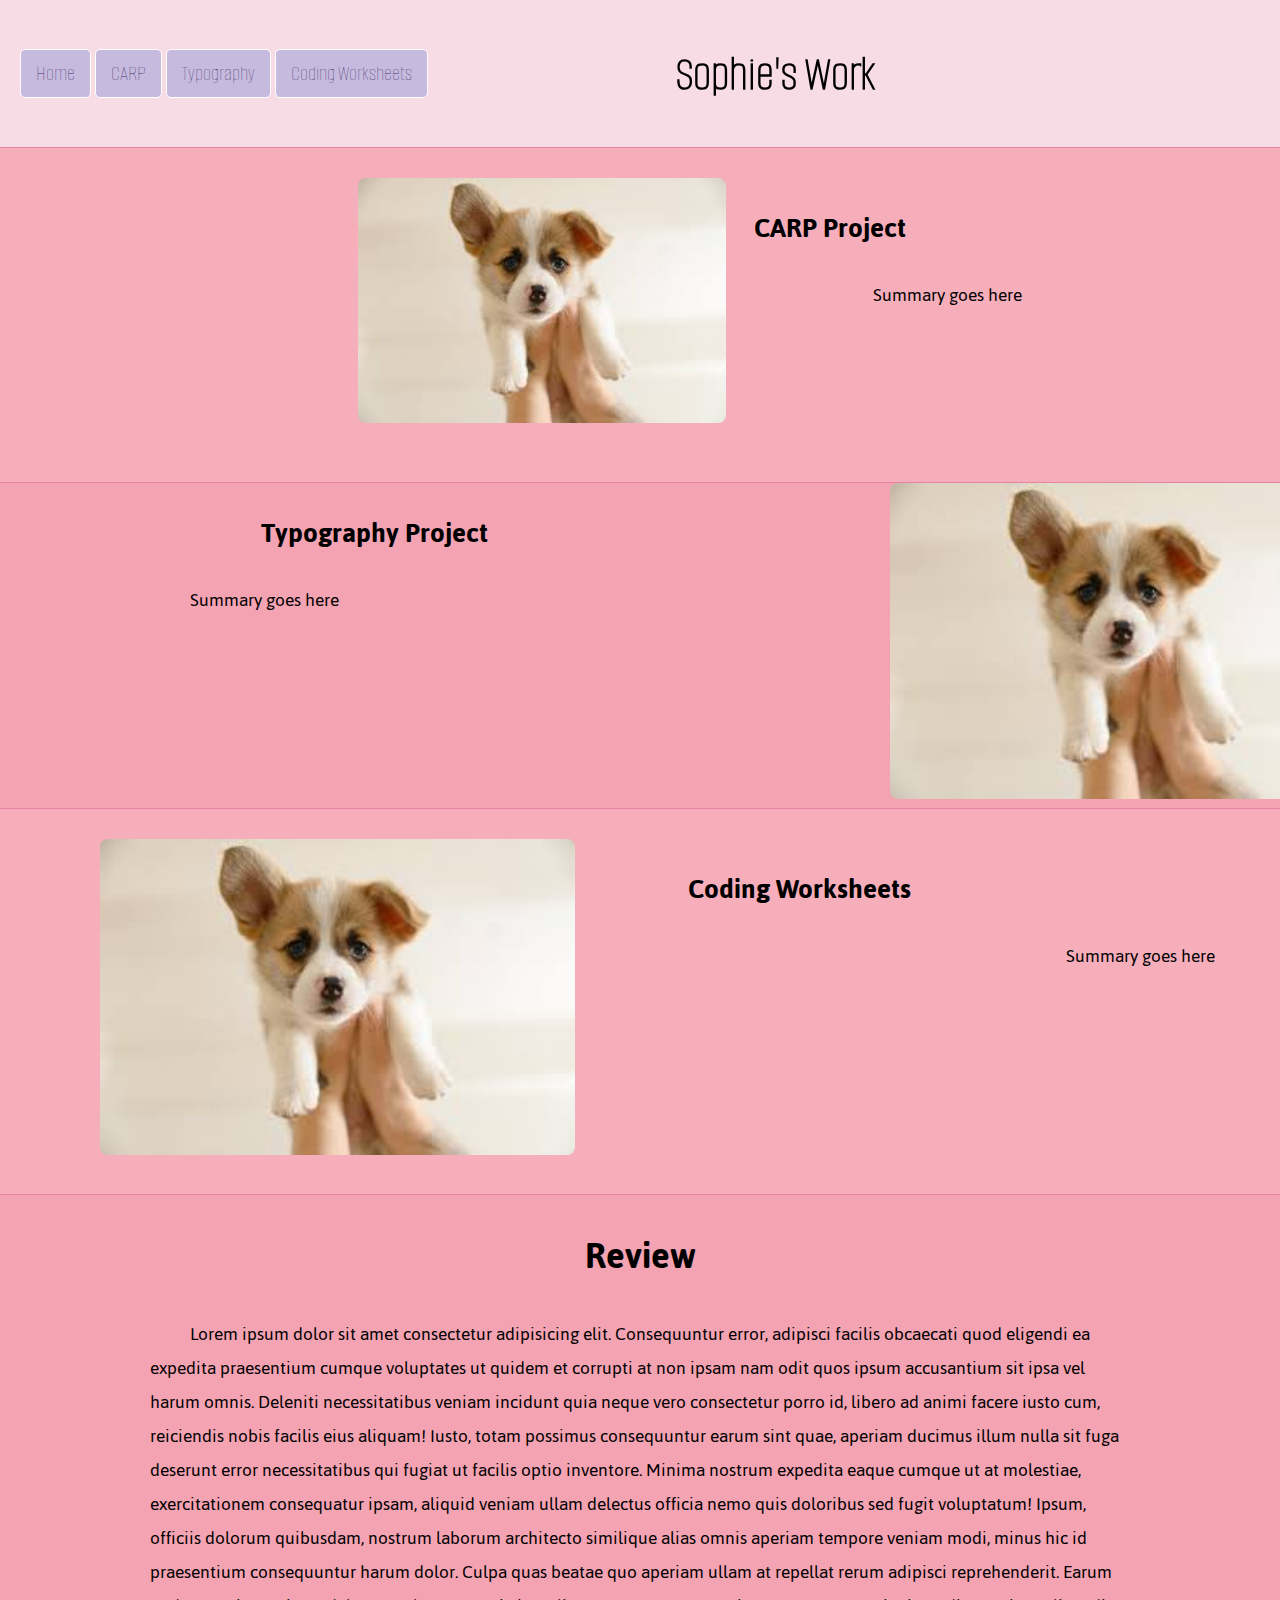
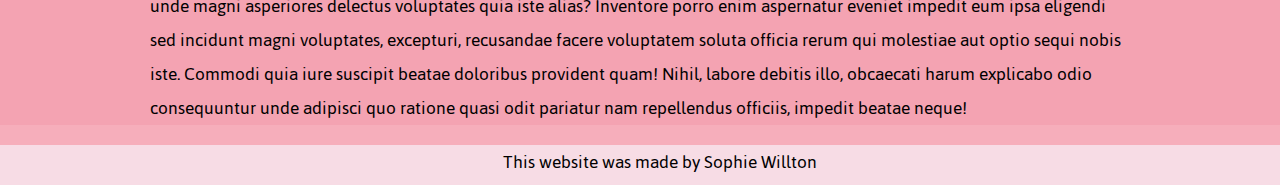
==== index.html @ 091aeab7 "CARP layout" ====
<!DOCTYPE html>
<html lang="en">
<head>
    <meta charset="UTF-8">
    <meta name="viewport" content="width=device-width, initial-scale=1.0">
    <link rel="stylesheet" href="styles.css">

 
    <title>Sophie's Website</title>
</head>


  

<body>
    
    <header>
        <!-- Header banner -->
        <div>
    
            <div class="button-container">
                <button onclick="location.href='index.html'">Home</button>
                <button onclick="location.href='CARP.html'">CARP</button>
                <button onclick="location.href='Typography.html'">Typography</button>
                <button onclick="location.href='Codingsheets.html'">Coding Worksheets</button>
            </div>
    
            

        </div>
             <h1 class="title">Sophie's Work</h1>

       

    </header>



    <main>
        <div class="container">
            <!--CARP-->
            <section class="section-1">
                <a href="CARP.html">
                    <img src="images/placepuppy.jpeg" >
                </a>
                <div class="summary-right">
                    <h2>CARP Project</h2>
                    <p>Summary goes here</p>
                </div>    
            </section>
        </div>
            <!--Typography-->
            <section class="section-2">
                <div class="summary-left">
                   <h2>Typography Project</h2>
                    <p>Summary goes here</p>
                </div>
                <a href="Typography.html">
                    <img src="images/placepuppy.jpeg" >
                </a>
            </section>
            <!--Coding Worksheets-->
            <section class="section-1">
                <a href="Codingsheets.html">
                    <img src="images/placepuppy.jpeg">
                </a>
                <div class="summary-right">
                   <h2>Coding Worksheets</h2>
                   <p>Summary goes here</p>
                </div>
           
            </section>
        </div>
        <!--Review-->
        <div class="review-background">
        <section class="review">
            <h1>Review</h1>
            <p>Lorem ipsum dolor sit amet consectetur adipisicing elit. Consequuntur error, adipisci facilis obcaecati quod eligendi ea expedita praesentium cumque voluptates ut quidem et corrupti at non ipsam nam odit quos ipsum accusantium sit ipsa vel harum omnis. Deleniti necessitatibus veniam incidunt quia neque vero consectetur porro id, libero ad animi facere iusto cum, reiciendis nobis facilis eius aliquam! Iusto, totam possimus consequuntur earum sint quae, aperiam ducimus illum nulla sit fuga deserunt error necessitatibus qui fugiat ut facilis optio inventore. Minima nostrum expedita eaque cumque ut at molestiae, exercitationem consequatur ipsam, aliquid veniam ullam delectus officia nemo quis doloribus sed fugit voluptatum! Ipsum, officiis dolorum quibusdam, nostrum laborum architecto similique alias omnis aperiam tempore veniam modi, minus hic id praesentium consequuntur harum dolor. Culpa quas beatae quo aperiam ullam at repellat rerum adipisci reprehenderit. Earum unde magni asperiores delectus voluptates quia iste alias? Inventore porro enim aspernatur eveniet impedit eum ipsa eligendi sed incidunt magni voluptates, excepturi, recusandae facere voluptatem soluta officia rerum qui molestiae aut optio sequi nobis iste. Commodi quia iure suscipit beatae doloribus provident quam! Nihil, labore debitis illo, obcaecati harum explicabo odio consequuntur unde adipisci quo ratione quasi odit pariatur nam repellendus officiis, impedit beatae neque!</p>
        </section>
        </div>
    </main>
</body>

<footer>
    <p>This website was made by Sophie Willton</p>
</footer>
</html>
---- styles.css ----
@import url('https://fonts.googleapis.com/css2?family=Alumni+Sans+Pinstripe:ital@0;1&family=Comic+Neue:ital,wght@0,300;0,400;0,700;1,300;1,400;1,700&display=swap');
@import url('https://fonts.googleapis.com/css2?family=Alumni+Sans+Pinstripe:ital@0;1&family=Comic+Neue:ital,wght@0,300;0,400;0,700;1,300;1,400;1,700&family=Jaldi:wght@400;700&display=swap');

/* all pages */
body{
    margin: 0;
    padding: 0;
    background-color: #f6aebb;
}


.title{
    text-align: center;
    font-family: 'Alumni Sans Pinstripe', sans-serif;
    font-size:50px;
    display:inline;
    padding-left:20%;

}

header{
    display: flex;
    align-items: center;
    position: relative;
    padding: 10px 20px;
    background-color: #f7dce5;
    border-bottom: 1px solid #e983a3;

}


.head{
    margin-top:10px;
}

button{
    font-family:'Alumni Sans Pinstripe', sans-serif;
    font-style: bold;
    font-size: 22px;
    padding: 10px 15px;
    cursor: pointer;
    border: 0.5px solid #ffff;
    border-radius: 5px;
    background-color: #c6bade;
    color:#442965;
 
}

button:hover {
    background-color: #4a3267;
    transform: translateY(2px);
    color:#c6bade;
    
}

ul{
    display:flex;
}

footer{
    background-color: #f7dce5;
    height:40px;
    text-align:center;
    font-family:'jaldi',sans-serif;
    font-size: x-small;

}

/* home layout */
.section-1{
    display:flex;
    margin-top:30px;
    margin-bottom:30px;
   
}

main{
    font-family:'Jaldi', 'sans-serif';

}

h2{
    font-size:30px;
    width:70%;
    text-align:center;

}

img{
    width:100%;
    height:auto;
    margin-left:100px;
    margin-right:100px;
    border-radius:8px;
}

.summary-right{
    width:50%;
    margin-left:100px;
    text-align:right;
}

.section-2{
    display:flex;
    margin-top:30px;
    justify-content: stretch;
    background-color: #f4a3b2;;
    border-bottom: 1px solid #e983a3;
    border-top: 1px solid #e983a3;
    margin-bottom: 20px;
    margin-top: 20px;
}

.summary-left{
    width:50%;
    margin-left:150px;
    

}

p{
    text-indent:40px;
    font-size:20px;
}

.review-background{
    background-color:#f4a3b2;
    border-top: 1px solid #e983a3;
}

.review{
    margin-left:150px;
    margin-right:150px;

}

h1{
    font-size:40px;
    text-align:center;
}

.container {
    display: flex;
    flex-wrap: wrap;
    align-items: center;
    gap: 20px; 
    flex-direction: column;
}

@media screen and (max-width: 600px) {
    .container {
        flex-direction: column; 
        align-items: flex-start
    }
}





/* posters */
.poster-grid {
    display: grid;
    gap: 20px;
    padding: 20px;
    max-width: 1200px;
    margin: 0 auto;
    grid-template-columns: repeat(auto-fit, minmax(250px, 1fr));
}


@media screen and (min-width: 768px) {
    .poster-grid {
        grid-template-columns: repeat(2, 1fr); 
    }
}


.poster {
    background-color: #fff;
    border: 1px solid #ddd;
    border-radius: 8px;
    padding: 15px;
    text-align: center;
    box-shadow: 0 4px 6px rgba(0, 0, 0, 0.1);
    transition: transform 0.3s ease, box-shadow 0.3s ease;
}

.poster:hover {
    transform: scale(1.05); 
    box-shadow: 0 8px 12px rgba(0, 0, 0, 0.2); 
}



.poster img {
    width: 100%;
    height: auto;
    border-radius: 8px;
}


.poster h2 {
    margin: 10px 0;
    font-size: 1.5em;
    color: #222;
}


.poster p {
    font-size: 1em;
    color: #666;
}


.poster:hover .poster-content {
    opacity: 1; 
    visibility: visible;
    transform: scale(1); 
}

.poster-content {
    position: absolute;
    top: 0;
    left: 0;
    right: 0;
    bottom: 0;
    display: flex;
    flex-direction: column;
    align-items: center;
    justify-content: center;
    background: rgba(0, 0, 0, 0.6); 
    color: #fff;
    opacity: 0;
    visibility: hidden; 
    transform: scale(0.95); 
    transition: opacity 0.3s ease, visibility 0.3s ease, transform 0.3s ease;
}

.colour-scheme {
    max-width:200px;
    height:auto;
    border-radius:8px;
    align-items:center;
    justify-content:center;
}
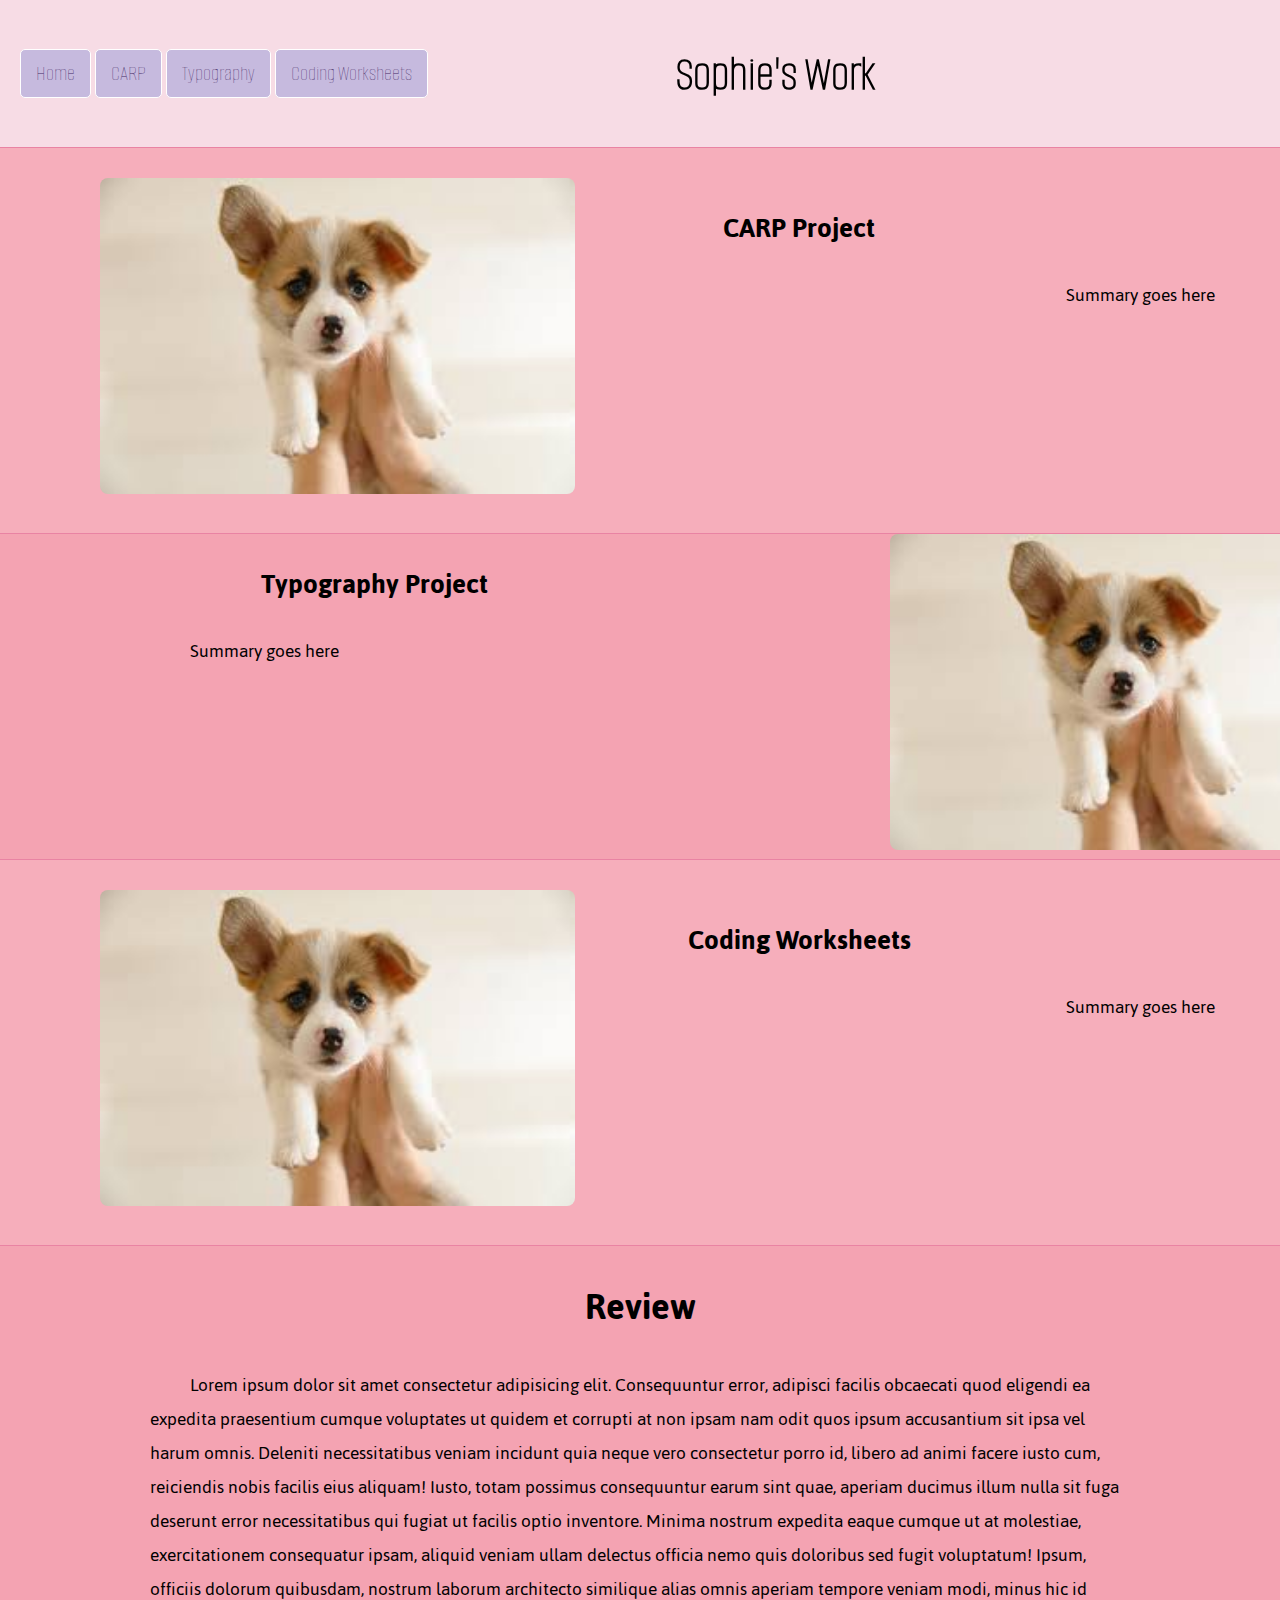
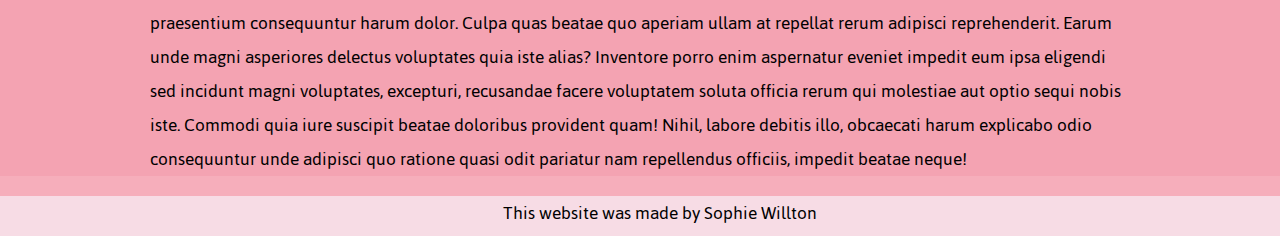
==== commit e90ab96a: "fixing bugs" ====
--- a/index.html
+++ b/index.html
@@ -38,18 +38,18 @@
 
 
     <main>
-        <div class="container">
+  
             <!--CARP-->
             <section class="section-1">
                 <a href="CARP.html">
-                    <img src="images/placepuppy.jpeg" >
+                    <img class="home-img" src="images/placepuppy.jpeg" >
                 </a>
                 <div class="summary-right">
                     <h2>CARP Project</h2>
                     <p>Summary goes here</p>
                 </div>    
             </section>
-        </div>
+ 
             <!--Typography-->
             <section class="section-2">
                 <div class="summary-left">
@@ -57,13 +57,13 @@
                     <p>Summary goes here</p>
                 </div>
                 <a href="Typography.html">
-                    <img src="images/placepuppy.jpeg" >
+                    <img class="home-img" src="images/placepuppy.jpeg" >
                 </a>
             </section>
             <!--Coding Worksheets-->
             <section class="section-1">
                 <a href="Codingsheets.html">
-                    <img src="images/placepuppy.jpeg">
+                    <img class="home-img" src="images/placepuppy.jpeg">
                 </a>
                 <div class="summary-right">
                    <h2>Coding Worksheets</h2>
@@ -85,4 +85,5 @@
 <footer>
     <p>This website was made by Sophie Willton</p>
 </footer>
+
 </html>
--- a/styles.css
+++ b/styles.css
@@ -36,7 +36,6 @@
 
 button{
     font-family:'Alumni Sans Pinstripe', sans-serif;
-    font-style: bold;
     font-size: 22px;
     padding: 10px 15px;
     cursor: pointer;
@@ -67,6 +66,13 @@
 
 }
 
+img{
+    width:100%;
+    height:auto;
+    margin-right:100px;
+    border-radius:8px;
+}
+
 /* home layout */
 .section-1{
     display:flex;
@@ -90,7 +96,7 @@
 img{
     width:100%;
     height:auto;
-    margin-left:100px;
+/*    margin-left:100px; */
     margin-right:100px;
     border-radius:8px;
 }
@@ -155,6 +161,13 @@
     }
 }
 
+.home-img {
+    width:100%;
+    height:auto;
+    margin-right:100px;
+    margin-left:100px;
+    border-radius:8px;
+}
 
 
 
@@ -178,6 +191,7 @@
 
 
 .poster {
+    position:relative;
     background-color: #fff;
     border: 1px solid #ddd;
     border-radius: 8px;
@@ -193,7 +207,6 @@
 }
 
 
-
 .poster img {
     width: 100%;
     height: auto;
@@ -204,13 +217,15 @@
 .poster h2 {
     margin: 10px 0;
     font-size: 1.5em;
-    color: #222;
+    color: #fff;
 }
 
 
 .poster p {
     font-size: 1em;
-    color: #666;
+    color: #fff;
+    padding-left: 3%;
+    padding-right: 3%;
 }
 
 
@@ -233,10 +248,10 @@
     background: rgba(0, 0, 0, 0.6); 
     color: #fff;
     opacity: 0;
-    visibility: hidden; 
     transform: scale(0.95); 
     transition: opacity 0.3s ease, visibility 0.3s ease, transform 0.3s ease;
 }
+    
 
 .colour-scheme {
     max-width:200px;
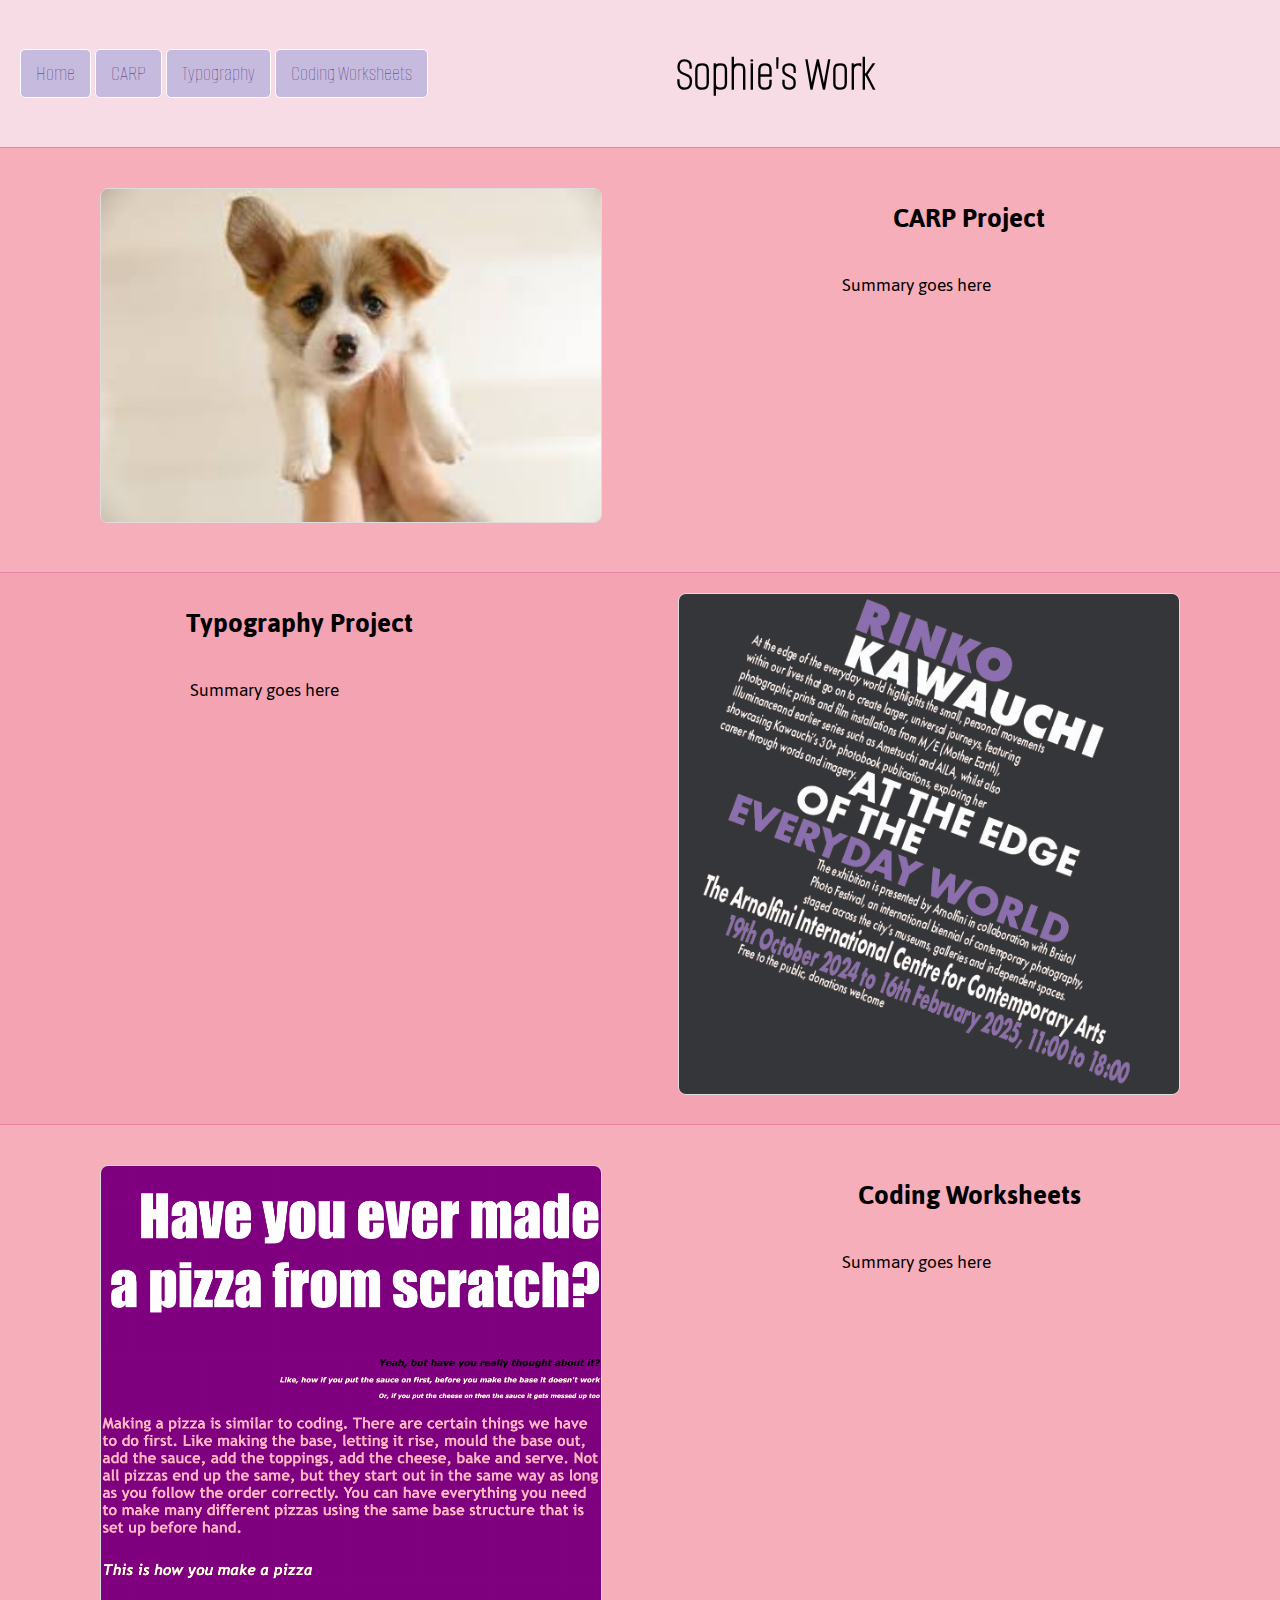
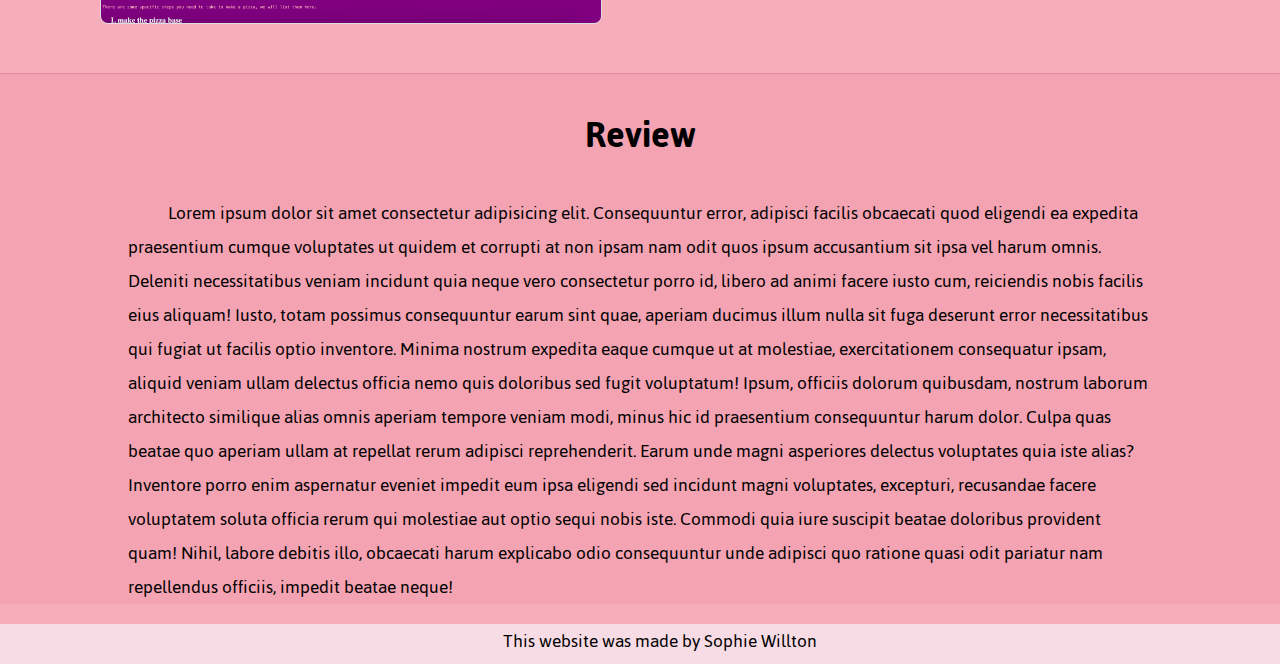
==== commit ee176e06: "attempt fixing flex" ====
--- a/index.html
+++ b/index.html
@@ -57,13 +57,13 @@
                     <p>Summary goes here</p>
                 </div>
                 <a href="Typography.html">
-                    <img class="home-img" src="images/placepuppy.jpeg" >
+                    <img class="home-img" src="images/axial.jpg" >
                 </a>
             </section>
             <!--Coding Worksheets-->
             <section class="section-1">
                 <a href="Codingsheets.html">
-                    <img class="home-img" src="images/placepuppy.jpeg">
+                    <img class="home-img" src="images/pizzaWebsite.png">
                 </a>
                 <div class="summary-right">
                    <h2>Coding Worksheets</h2>
--- a/styles.css
+++ b/styles.css
@@ -77,8 +77,9 @@
 .section-1{
     display:flex;
     margin-top:30px;
-    margin-bottom:30px;
-   
+    justify-content: stretch;
+    margin-bottom: 20px;
+    margin-top: 20px;
 }
 
 main{
@@ -93,19 +94,13 @@
 
 }
 
-img{
-    width:100%;
-    height:auto;
-/*    margin-left:100px; */
-    margin-right:100px;
-    border-radius:8px;
-}
 
 .summary-right{
     width:50%;
     margin-left:100px;
-    text-align:right;
-}
+    text-align:left;
+}
+
 
 .section-2{
     display:flex;
@@ -136,8 +131,8 @@
 }
 
 .review{
-    margin-left:150px;
-    margin-right:150px;
+    margin-left:10%;
+    margin-right:10%;
 
 }
 
@@ -162,14 +157,16 @@
 }
 
 .home-img {
-    width:100%;
+    width:500px;
     height:auto;
     margin-right:100px;
     margin-left:100px;
     border-radius:8px;
-}
-
-
+    margin-top:20px;
+    margin-bottom:20px;
+    border: 1px solid #ddd;
+    position:relative;
+}
 
 
 /* posters */
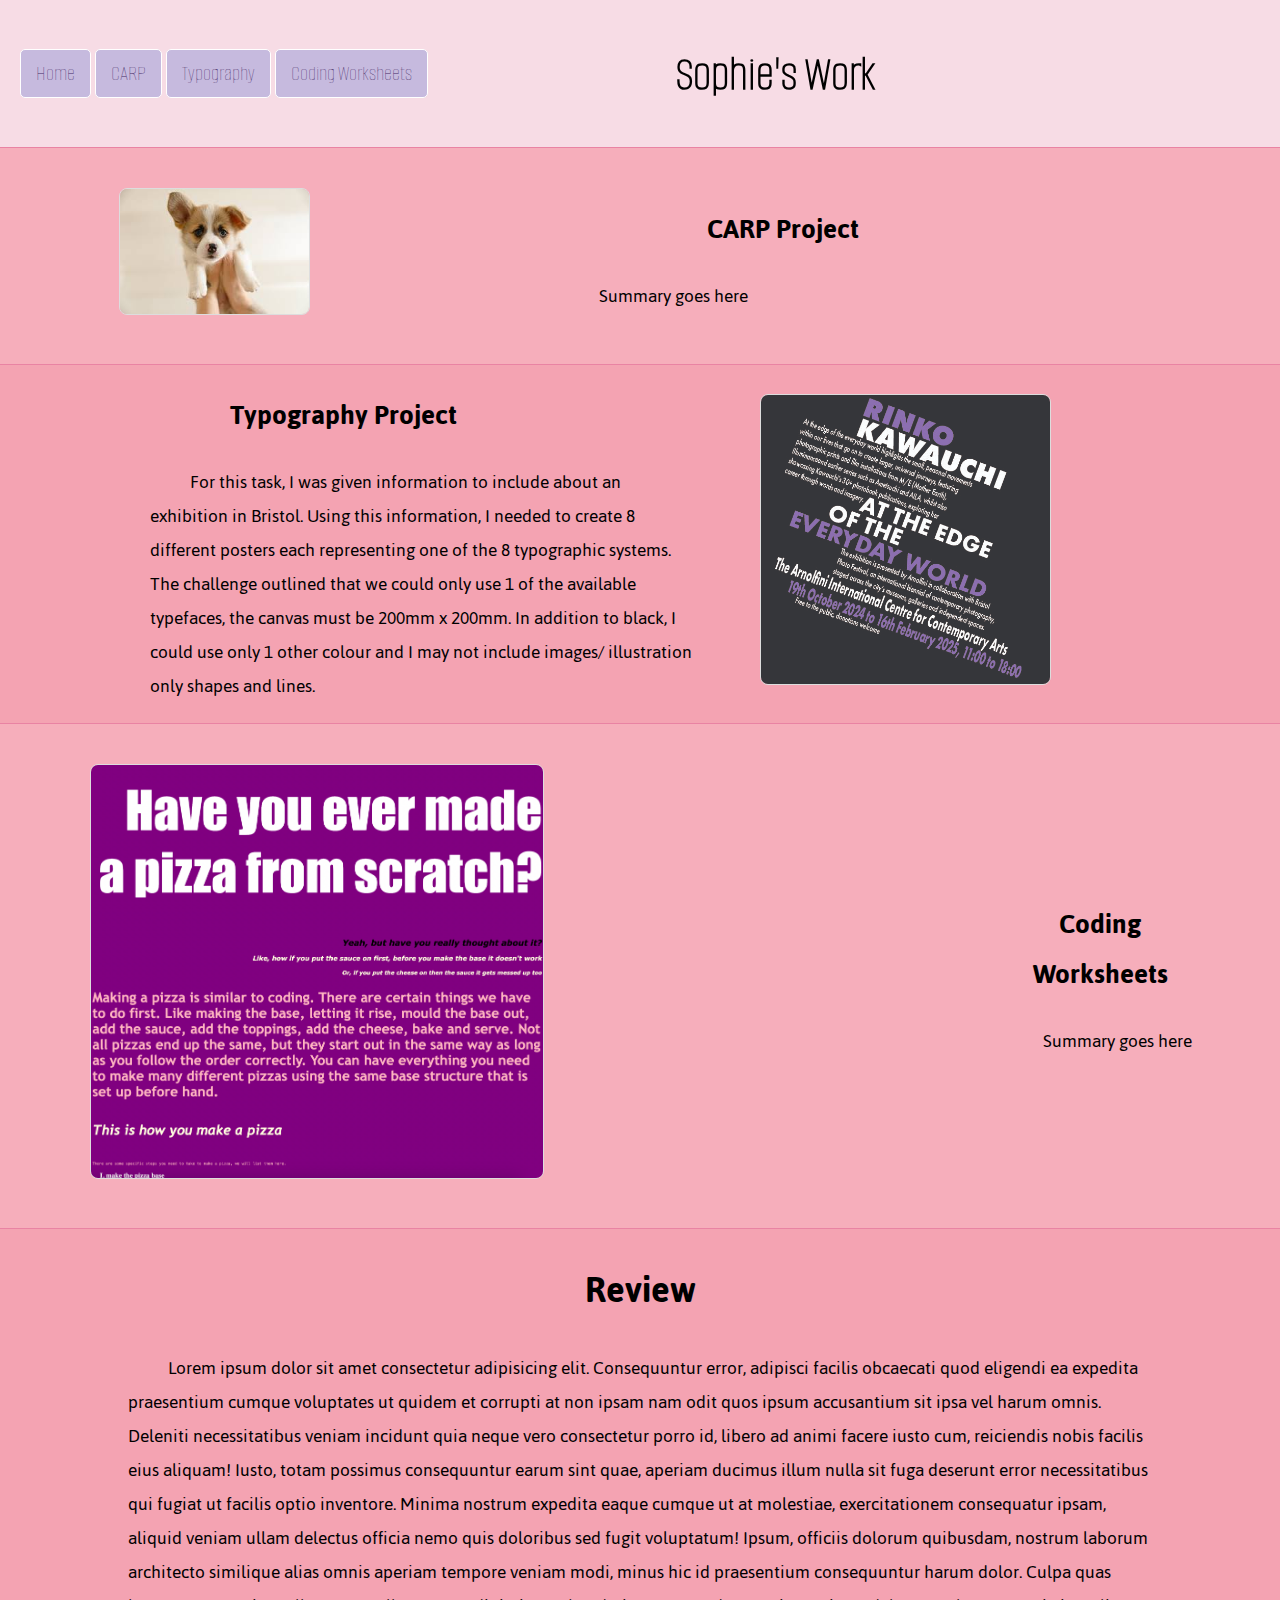
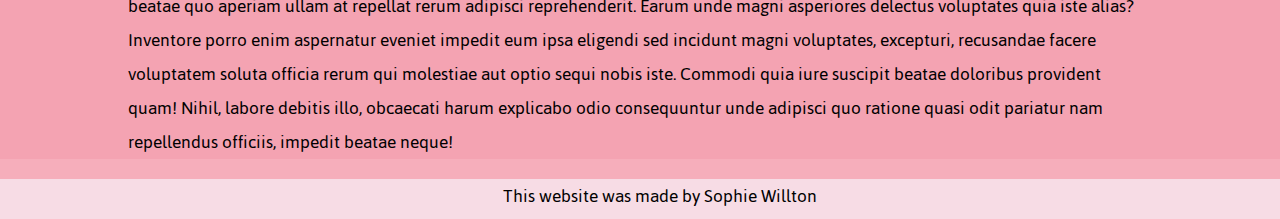
==== commit 867be78b: "links to coding worksheets github" ====
--- a/index.html
+++ b/index.html
@@ -54,7 +54,7 @@
             <section class="section-2">
                 <div class="summary-left">
                    <h2>Typography Project</h2>
-                    <p>Summary goes here</p>
+                    <p>For this task, I was given information to include about an exhibition in Bristol. Using this information, I needed to create 8 different posters each representing one of the 8 typographic systems. The challenge outlined that we could only use 1 of the available typefaces, the canvas must be 200mm x 200mm. In addition to black, I could use only 1 other colour and I may not include images/ illustration only shapes and lines.</p>
                 </div>
                 <a href="Typography.html">
                     <img class="home-img" src="images/axial.jpg" >
--- a/styles.css
+++ b/styles.css
@@ -76,10 +76,11 @@
 /* home layout */
 .section-1{
     display:flex;
-    margin-top:30px;
-    justify-content: stretch;
+    /* margin-top:30px; */
     margin-bottom: 20px;
     margin-top: 20px;
+    align-items:center;
+    justify-content:center;
 }
 
 main{
@@ -105,7 +106,8 @@
 .section-2{
     display:flex;
     margin-top:30px;
-    justify-content: stretch;
+    align-items:center;
+    justify-content: center;
     background-color: #f4a3b2;;
     border-bottom: 1px solid #e983a3;
     border-top: 1px solid #e983a3;
@@ -157,15 +159,16 @@
 }
 
 .home-img {
-    width:500px;
+    width:50%; 
     height:auto;
-    margin-right:100px;
-    margin-left:100px;
+    /* margin-right:100px; */
+    margin-left: 10%;
     border-radius:8px;
     margin-top:20px;
     margin-bottom:20px;
     border: 1px solid #ddd;
     position:relative;
+    max-width:fit-content;
 }
 
 
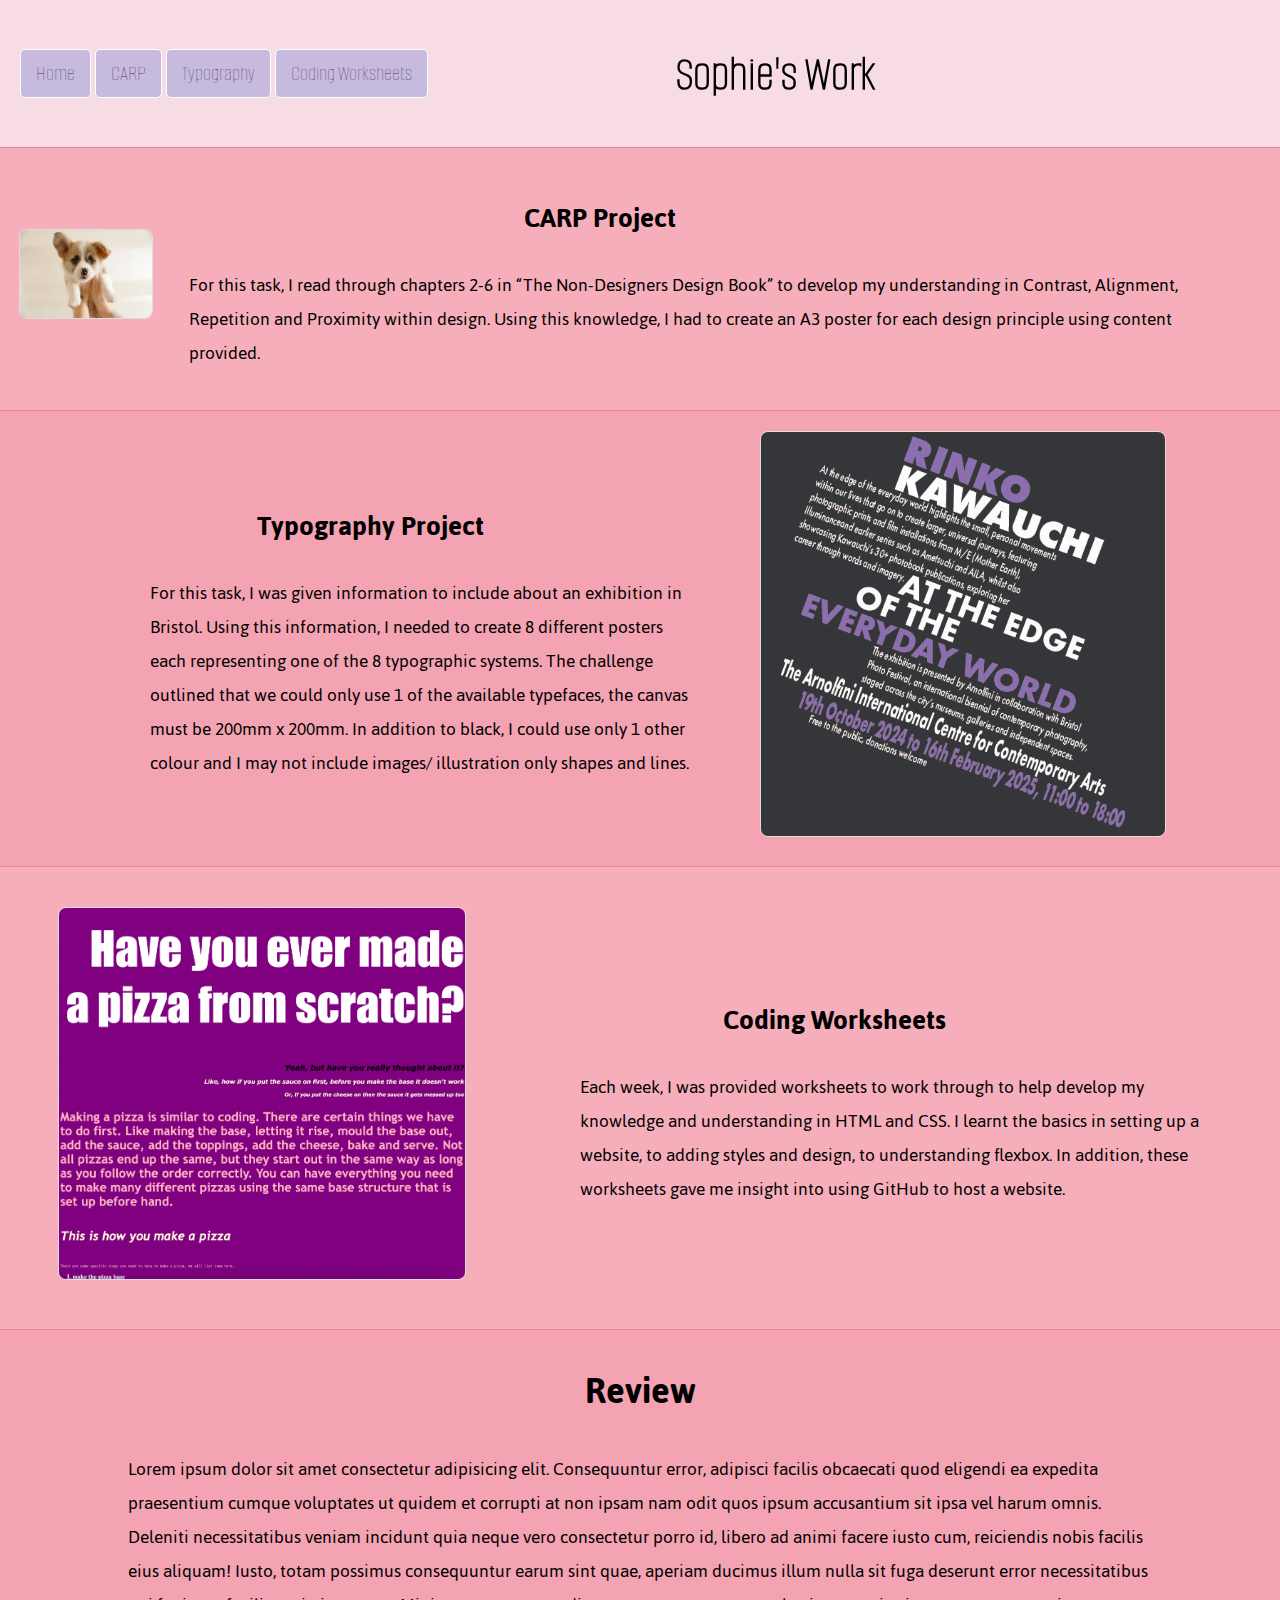
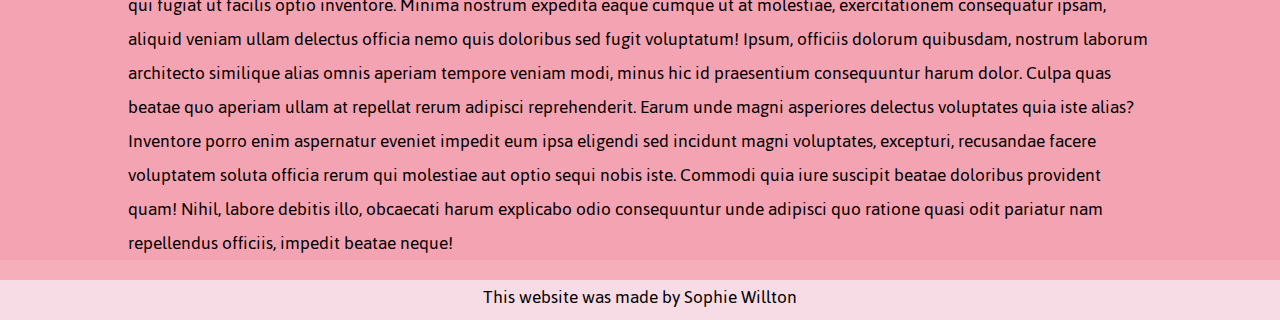
==== commit 57515358: "small fixes" ====
--- a/index.html
+++ b/index.html
@@ -46,7 +46,9 @@
                 </a>
                 <div class="summary-right">
                     <h2>CARP Project</h2>
-                    <p>Summary goes here</p>
+                    <p>For this task, I read through chapters 2-6 in “The Non-Designers Design Book” to develop my 
+                        understanding in Contrast, Alignment, Repetition and Proximity within design. Using this 
+                        knowledge, I had to create an A3 poster for each design principle using content provided.</p>
                 </div>    
             </section>
  
@@ -54,7 +56,11 @@
             <section class="section-2">
                 <div class="summary-left">
                    <h2>Typography Project</h2>
-                    <p>For this task, I was given information to include about an exhibition in Bristol. Using this information, I needed to create 8 different posters each representing one of the 8 typographic systems. The challenge outlined that we could only use 1 of the available typefaces, the canvas must be 200mm x 200mm. In addition to black, I could use only 1 other colour and I may not include images/ illustration only shapes and lines.</p>
+                    <p>For this task, I was given information to include about an exhibition in Bristol. Using 
+                        this information, I needed to create 8 different posters each representing one of the 8 
+                        typographic systems. The challenge outlined that we could only use 1 of the available 
+                        typefaces, the canvas must be 200mm x 200mm. In addition to black, I could use only 1 
+                        other colour and I may not include images/ illustration only shapes and lines.</p>
                 </div>
                 <a href="Typography.html">
                     <img class="home-img" src="images/axial.jpg" >
@@ -67,7 +73,10 @@
                 </a>
                 <div class="summary-right">
                    <h2>Coding Worksheets</h2>
-                   <p>Summary goes here</p>
+                   <p>Each week, I was provided worksheets to work through to help develop my knowledge and 
+                    understanding in HTML and CSS. I learnt the basics in setting up a website, to adding 
+                    styles and design, to understanding flexbox. In addition, these worksheets gave me insight 
+                    into using GitHub to host a website.</p>
                 </div>
            
             </section>
@@ -76,7 +85,22 @@
         <div class="review-background">
         <section class="review">
             <h1>Review</h1>
-            <p>Lorem ipsum dolor sit amet consectetur adipisicing elit. Consequuntur error, adipisci facilis obcaecati quod eligendi ea expedita praesentium cumque voluptates ut quidem et corrupti at non ipsam nam odit quos ipsum accusantium sit ipsa vel harum omnis. Deleniti necessitatibus veniam incidunt quia neque vero consectetur porro id, libero ad animi facere iusto cum, reiciendis nobis facilis eius aliquam! Iusto, totam possimus consequuntur earum sint quae, aperiam ducimus illum nulla sit fuga deserunt error necessitatibus qui fugiat ut facilis optio inventore. Minima nostrum expedita eaque cumque ut at molestiae, exercitationem consequatur ipsam, aliquid veniam ullam delectus officia nemo quis doloribus sed fugit voluptatum! Ipsum, officiis dolorum quibusdam, nostrum laborum architecto similique alias omnis aperiam tempore veniam modi, minus hic id praesentium consequuntur harum dolor. Culpa quas beatae quo aperiam ullam at repellat rerum adipisci reprehenderit. Earum unde magni asperiores delectus voluptates quia iste alias? Inventore porro enim aspernatur eveniet impedit eum ipsa eligendi sed incidunt magni voluptates, excepturi, recusandae facere voluptatem soluta officia rerum qui molestiae aut optio sequi nobis iste. Commodi quia iure suscipit beatae doloribus provident quam! Nihil, labore debitis illo, obcaecati harum explicabo odio consequuntur unde adipisci quo ratione quasi odit pariatur nam repellendus officiis, impedit beatae neque!</p>
+            <p>Lorem ipsum dolor sit amet consectetur adipisicing elit. Consequuntur error, adipisci facilis 
+                obcaecati quod eligendi ea expedita praesentium cumque voluptates ut quidem et corrupti at 
+                non ipsam nam odit quos ipsum accusantium sit ipsa vel harum omnis. Deleniti necessitatibus 
+                veniam incidunt quia neque vero consectetur porro id, libero ad animi facere iusto cum, 
+                reiciendis nobis facilis eius aliquam! Iusto, totam possimus consequuntur earum sint quae, 
+                aperiam ducimus illum nulla sit fuga deserunt error necessitatibus qui fugiat ut facilis optio 
+                inventore. Minima nostrum expedita eaque cumque ut at molestiae, exercitationem consequatur 
+                ipsam, aliquid veniam ullam delectus officia nemo quis doloribus sed fugit voluptatum! Ipsum, 
+                officiis dolorum quibusdam, nostrum laborum architecto similique alias omnis aperiam tempore 
+                veniam modi, minus hic id praesentium consequuntur harum dolor. Culpa quas beatae quo aperiam 
+                ullam at repellat rerum adipisci reprehenderit. Earum unde magni asperiores delectus voluptates 
+                quia iste alias? Inventore porro enim aspernatur eveniet impedit eum ipsa eligendi sed incidunt 
+                magni voluptates, excepturi, recusandae facere voluptatem soluta officia rerum qui molestiae aut
+                 optio sequi nobis iste. Commodi quia iure suscipit beatae doloribus provident quam! Nihil, labore
+                  debitis illo, obcaecati harum explicabo odio consequuntur unde adipisci quo ratione quasi odit 
+                  pariatur nam repellendus officiis, impedit beatae neque!</p>
         </section>
         </div>
     </main>
--- a/styles.css
+++ b/styles.css
@@ -90,16 +90,17 @@
 
 h2{
     font-size:30px;
-    width:70%;
+    width:80%;
     text-align:center;
 
 }
 
 
 .summary-right{
-    width:50%;
-    margin-left:100px;
+    /* width:50%; */
+    /* margin-left:100px; */
     text-align:left;
+    margin-right:5%;
 }
 
 
@@ -123,7 +124,7 @@
 }
 
 p{
-    text-indent:40px;
+    text-indent:40x;
     font-size:20px;
 }
 
@@ -159,7 +160,7 @@
 }
 
 .home-img {
-    width:50%; 
+    width:70%; 
     height:auto;
     /* margin-right:100px; */
     margin-left: 10%;
@@ -203,7 +204,7 @@
 
 .poster:hover {
     transform: scale(1.05); 
-    box-shadow: 0 8px 12px rgba(0, 0, 0, 0.2); 
+    box-shadow: 0 8px 12px rgba(0, 0, 0, 0.2) 8px; 
 }
 
 
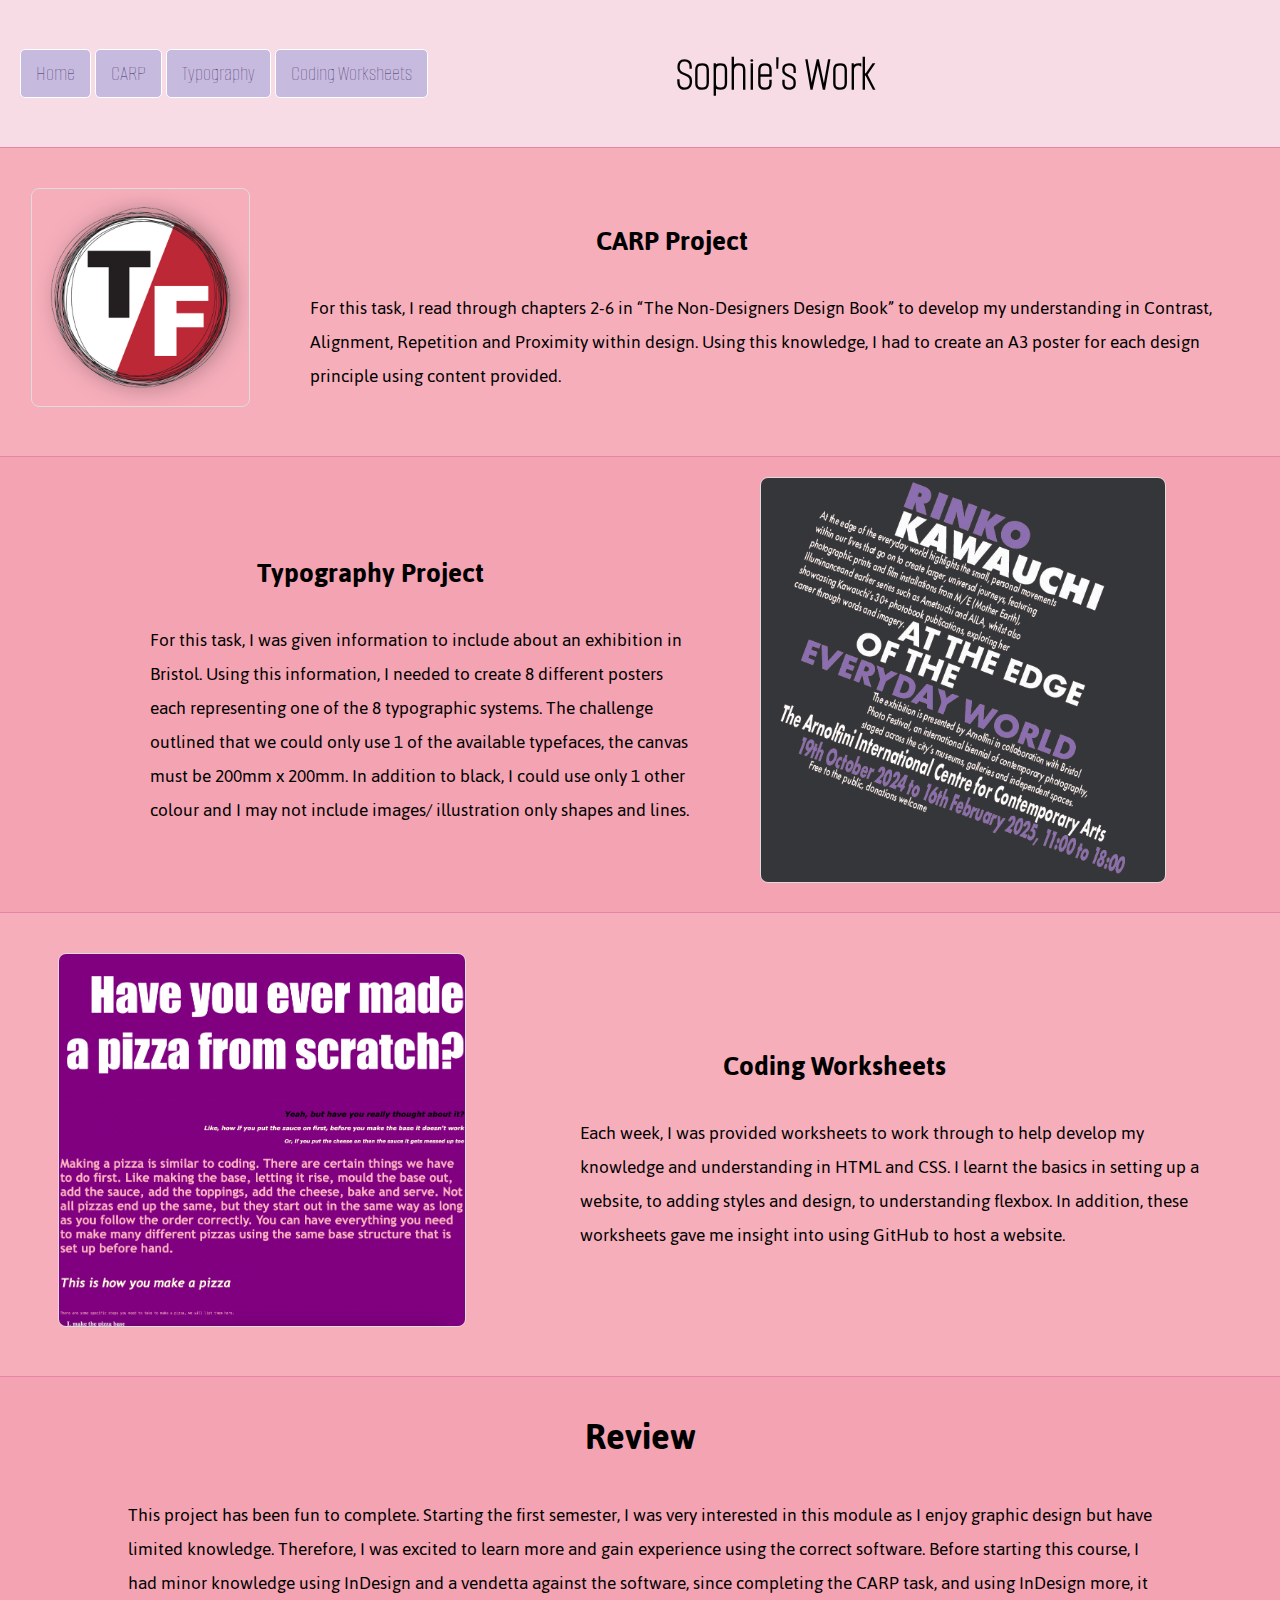
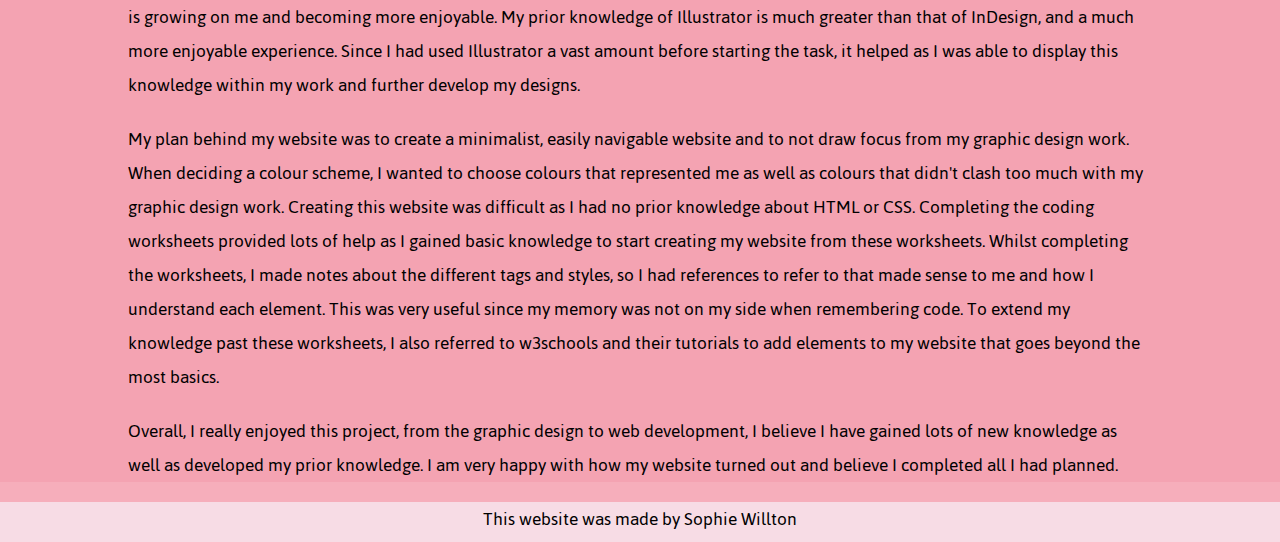
==== commit e32b40e1: "FINISHED" ====
--- a/index.html
+++ b/index.html
@@ -42,7 +42,7 @@
             <!--CARP-->
             <section class="section-1">
                 <a href="CARP.html">
-                    <img class="home-img" src="images/placepuppy.jpeg" >
+                    <img class="home-img" src="images/logo.png" >
                 </a>
                 <div class="summary-right">
                     <h2>CARP Project</h2>
@@ -85,22 +85,28 @@
         <div class="review-background">
         <section class="review">
             <h1>Review</h1>
-            <p>Lorem ipsum dolor sit amet consectetur adipisicing elit. Consequuntur error, adipisci facilis 
-                obcaecati quod eligendi ea expedita praesentium cumque voluptates ut quidem et corrupti at 
-                non ipsam nam odit quos ipsum accusantium sit ipsa vel harum omnis. Deleniti necessitatibus 
-                veniam incidunt quia neque vero consectetur porro id, libero ad animi facere iusto cum, 
-                reiciendis nobis facilis eius aliquam! Iusto, totam possimus consequuntur earum sint quae, 
-                aperiam ducimus illum nulla sit fuga deserunt error necessitatibus qui fugiat ut facilis optio 
-                inventore. Minima nostrum expedita eaque cumque ut at molestiae, exercitationem consequatur 
-                ipsam, aliquid veniam ullam delectus officia nemo quis doloribus sed fugit voluptatum! Ipsum, 
-                officiis dolorum quibusdam, nostrum laborum architecto similique alias omnis aperiam tempore 
-                veniam modi, minus hic id praesentium consequuntur harum dolor. Culpa quas beatae quo aperiam 
-                ullam at repellat rerum adipisci reprehenderit. Earum unde magni asperiores delectus voluptates 
-                quia iste alias? Inventore porro enim aspernatur eveniet impedit eum ipsa eligendi sed incidunt 
-                magni voluptates, excepturi, recusandae facere voluptatem soluta officia rerum qui molestiae aut
-                 optio sequi nobis iste. Commodi quia iure suscipit beatae doloribus provident quam! Nihil, labore
-                  debitis illo, obcaecati harum explicabo odio consequuntur unde adipisci quo ratione quasi odit 
-                  pariatur nam repellendus officiis, impedit beatae neque!</p>
+            <p>This project has been fun to complete. Starting the first semester, I was very interested in 
+                this module as I enjoy graphic design but have limited knowledge. Therefore, I was excited to 
+                learn more and gain experience using the correct software. Before starting this course, I had 
+                minor knowledge using InDesign and a vendetta against the software, since completing the CARP 
+                task, and using InDesign more, it is growing on me and becoming more enjoyable. My prior knowledge 
+                of Illustrator is much greater than that of InDesign, and a much more enjoyable experience. Since 
+                I had used Illustrator a vast amount before starting the task, it helped as I was able to display 
+                this knowledge within my work and further develop my designs.</p>
+                
+            <p>My plan behind my website was to create a minimalist, easily navigable website and to not draw focus 
+                from my graphic design work. When deciding a colour scheme, I wanted to choose colours that represented 
+                me as well as colours that didn't clash too much with my graphic design work. Creating this website
+                was difficult as I had no prior knowledge about HTML or CSS. Completing the coding worksheets provided 
+                lots of help as I gained basic knowledge to start creating my website from these worksheets. Whilst 
+                completing the worksheets, I made notes about the different tags and styles, so I had references to 
+                refer to that made sense to me and how I understand each element. This was very useful since my memory 
+                was not on my side when remembering code. To extend my knowledge past these worksheets, I also referred 
+                to w3schools and their tutorials to add elements to my website that goes beyond the most basics.</p>
+
+            <p>Overall, I really enjoyed this project, from the graphic design to web development, I believe I have 
+                gained lots of new knowledge as well as developed my prior knowledge. I am very happy with how my 
+                website turned out and believe I completed all I had planned.</p>
         </section>
         </div>
     </main>
--- a/styles.css
+++ b/styles.css
@@ -152,12 +152,6 @@
     flex-direction: column;
 }
 
-@media screen and (max-width: 600px) {
-    .container {
-        flex-direction: column; 
-        align-items: flex-start
-    }
-}
 
 .home-img {
     width:70%; 
@@ -204,7 +198,7 @@
 
 .poster:hover {
     transform: scale(1.05); 
-    box-shadow: 0 8px 12px rgba(0, 0, 0, 0.2) 8px; 
+    box-shadow: 0 8px 12px rgba(0, 0, 0, 0.2); 
 }
 
 
@@ -261,3 +255,4 @@
     align-items:center;
     justify-content:center;
 }
+
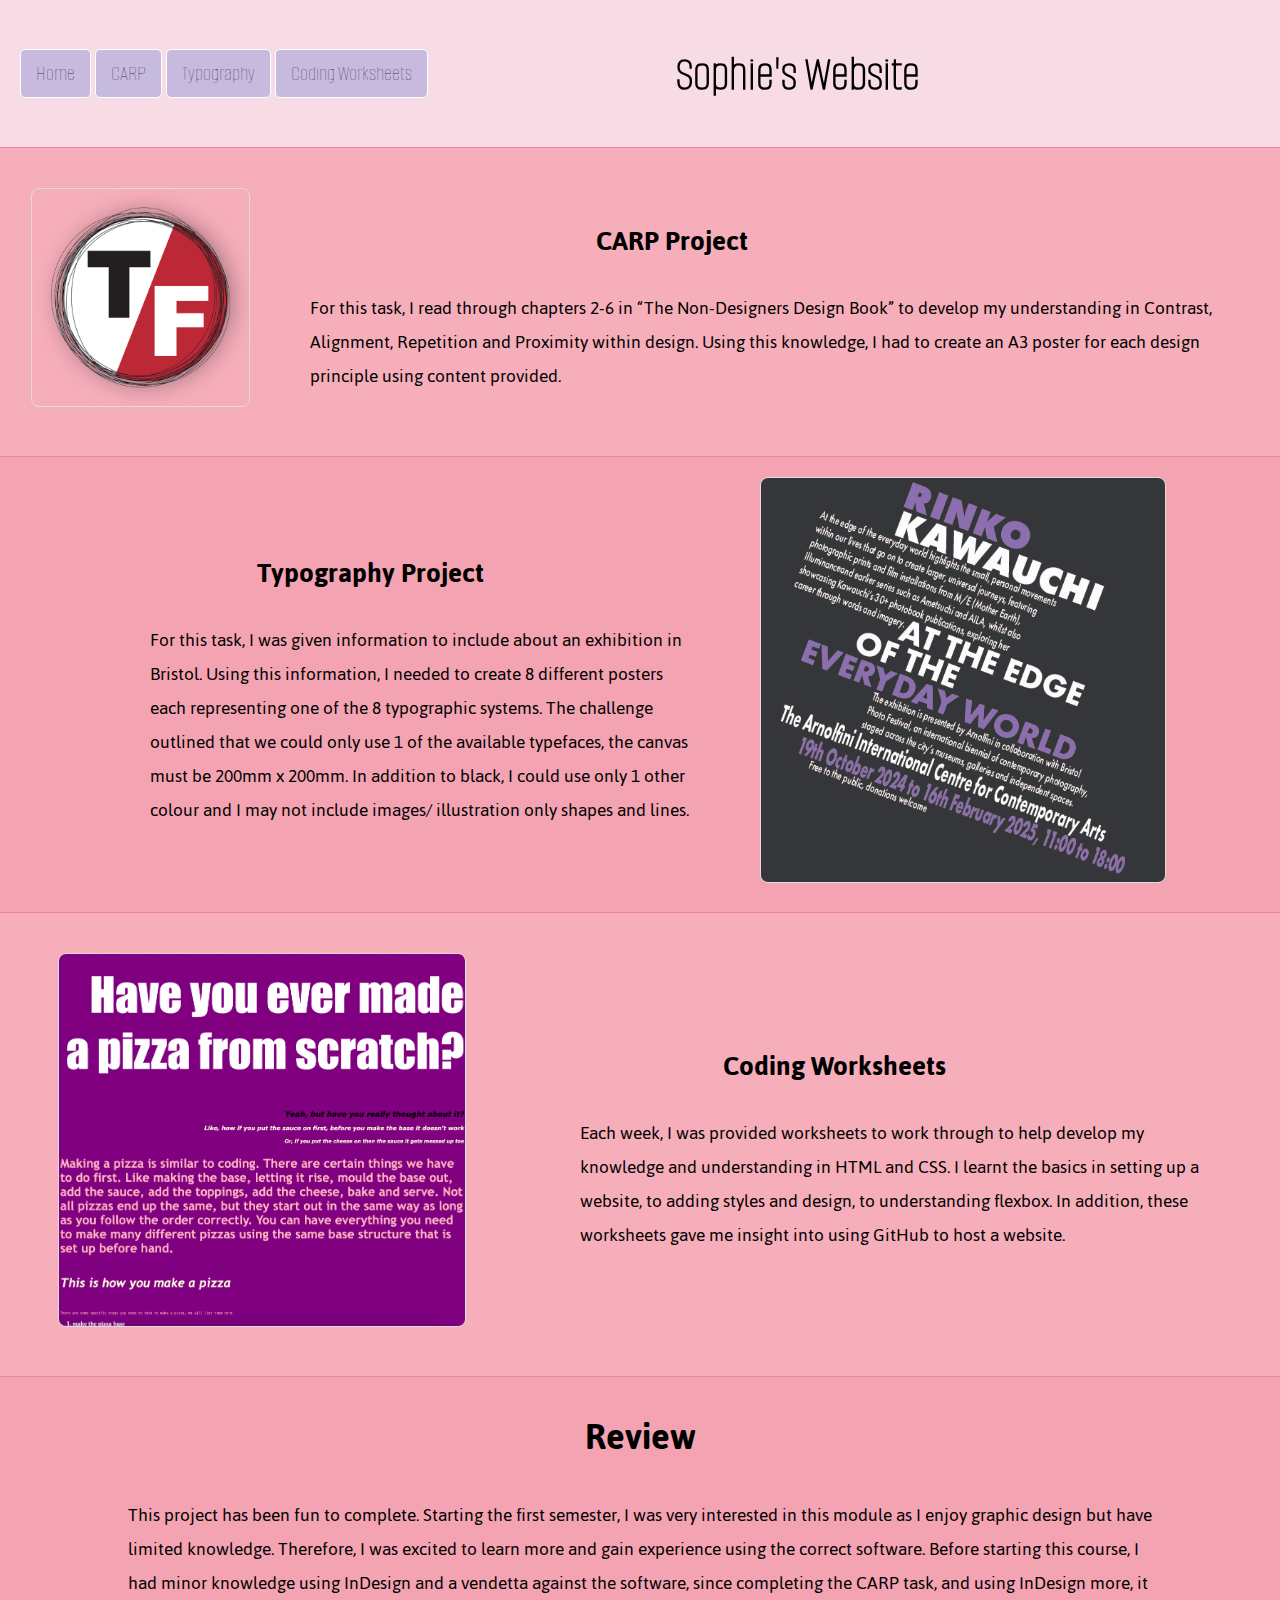
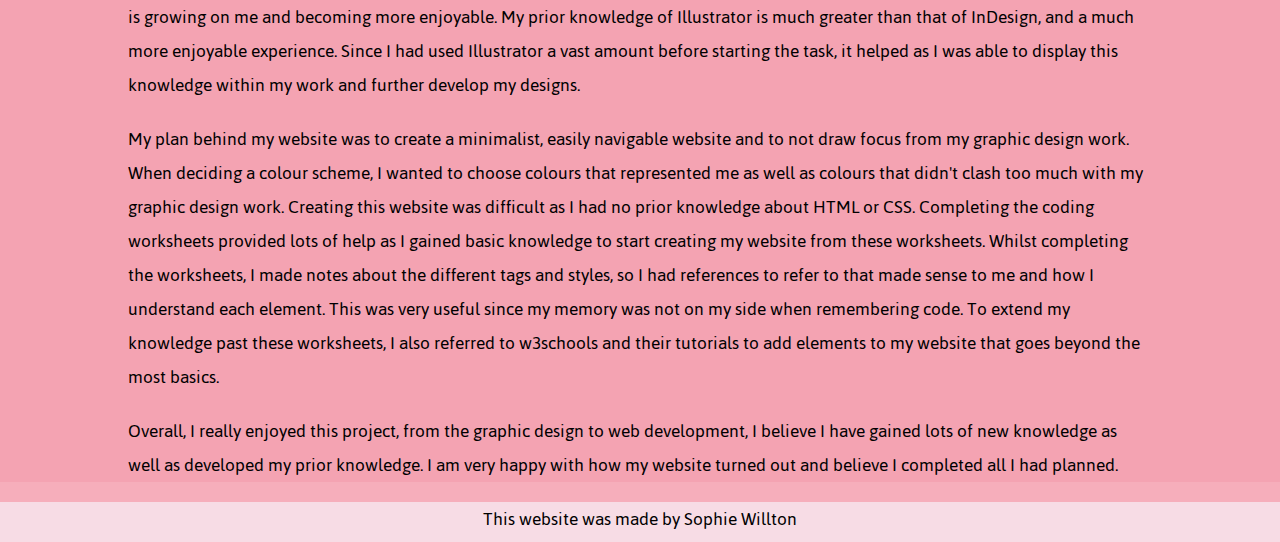
==== commit 6e12bfd9: "update title" ====
--- a/index.html
+++ b/index.html
@@ -29,7 +29,7 @@
             
 
         </div>
-             <h1 class="title">Sophie's Work</h1>
+             <h1 class="title">Sophie's Website</h1>
 
        
 
@@ -93,7 +93,7 @@
                 of Illustrator is much greater than that of InDesign, and a much more enjoyable experience. Since 
                 I had used Illustrator a vast amount before starting the task, it helped as I was able to display 
                 this knowledge within my work and further develop my designs.</p>
-                
+
             <p>My plan behind my website was to create a minimalist, easily navigable website and to not draw focus 
                 from my graphic design work. When deciding a colour scheme, I wanted to choose colours that represented 
                 me as well as colours that didn't clash too much with my graphic design work. Creating this website
